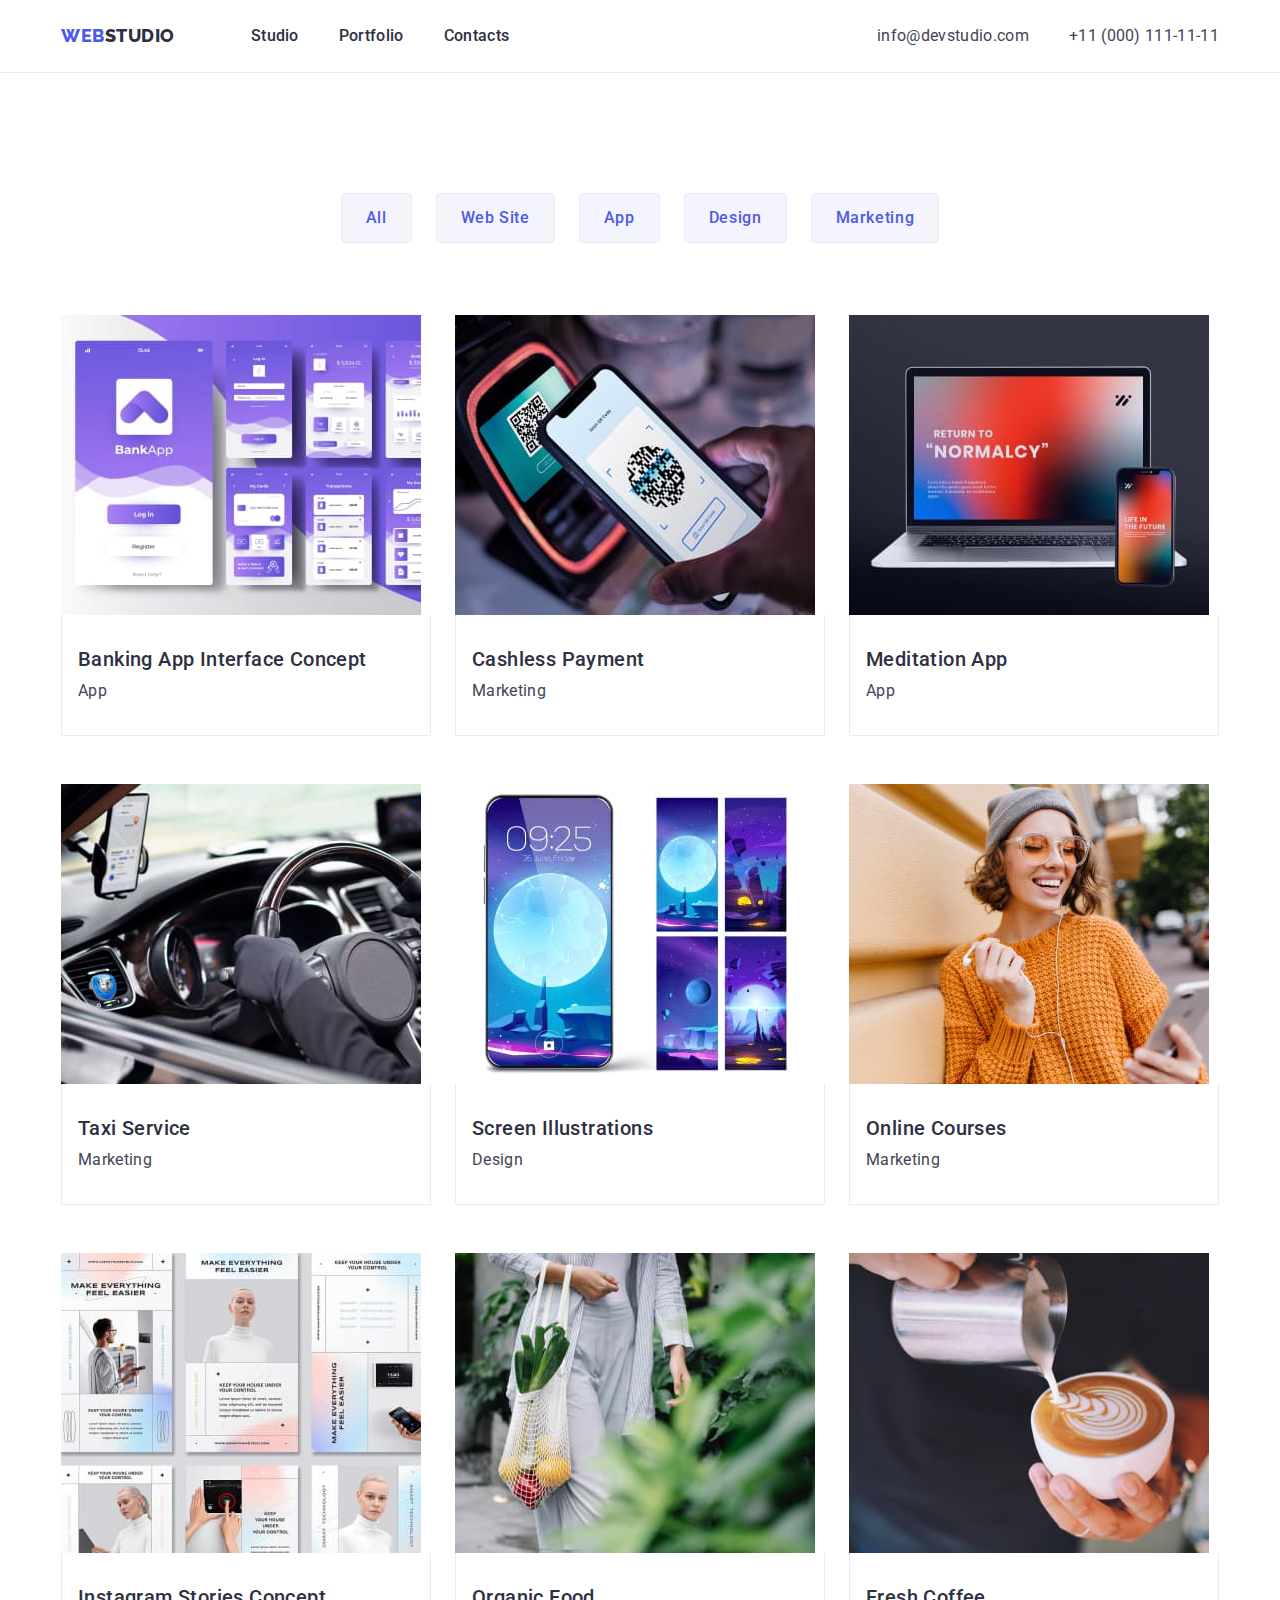
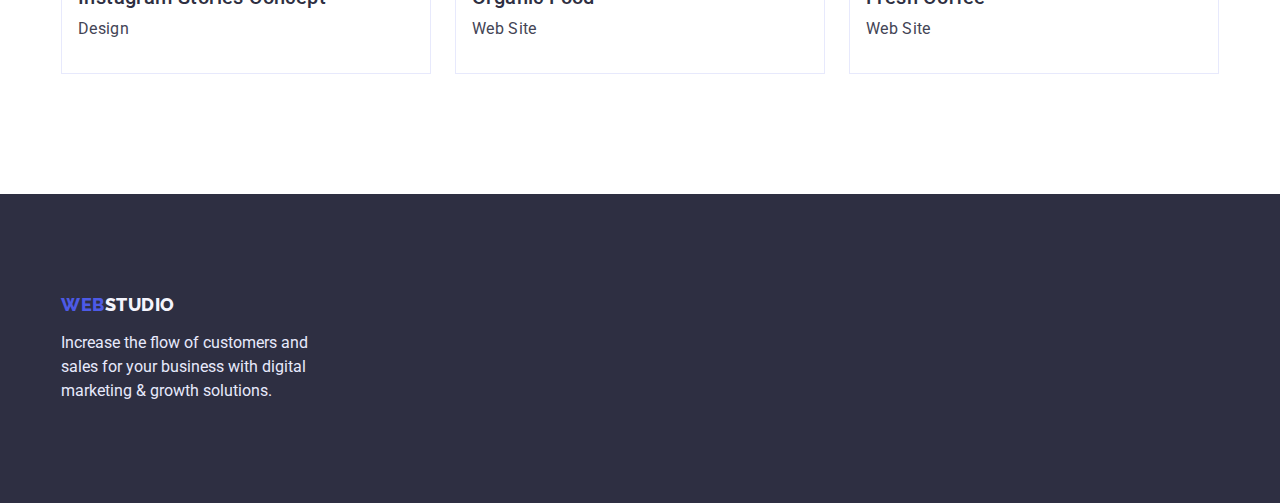
==== portfolio.html @ 27ff4371 "Initial commit" ====
<!DOCTYPE html>
<html lang="en">
  <head>
    <meta charset="UTF-8" />
    <meta http-equiv="X-UA-Compatible" content="IE=edge" />
    <meta name="viewport" content="width=device-width, initial-scale=1.0" />
    <title>Portfolio</title>
    <link rel="preconnect" href="https://fonts.googleapis.com" />
    <link rel="preconnect" href="https://fonts.gstatic.com" crossorigin />
    <link
      href="https://fonts.googleapis.com/css2?family=Raleway:wght@800&family=Roboto:wght@400;500;700;900&display=swap"
      rel="stylesheet"
    />

    <link
      rel="stylesheet"
      href="https://cdnjs.cloudflare.com/ajax/libs/modern-normalize/1.1.0/modern-normalize.min.css"
      integrity="sha512-wpPYUAdjBVSE4KJnH1VR1HeZfpl1ub8YT/NKx4PuQ5NmX2tKuGu6U/JRp5y+Y8XG2tV+wKQpNHVUX03MfMFn9Q=="
      crossorigin="anonymous"
      referrerpolicy="no-referrer"
    />

    <link rel="stylesheet" href="./css/styles.css" />
  </head>
  <body>
    <header class="heder-border">
      <div class="container box main-nav">
        <nav class="main-nav">
          <a href="./index.html" class="main-logo link"
            >Web<span class="logo-part link">Studio</span>
          </a>
          <ul class="list site-nav">
            <li><a href="./index.html" class="studio-navi link">Studio</a></li>
            <li>
              <a href="./portfolio.html" class="studio-navi link">Portfolio</a>
            </li>
            <li><a href="" class="studio-navi link">Contacts</a></li>
          </ul>
        </nav>
        <address class="feedback">
          <ul class="list feedback-nav">
            <li>
              <a href="mailto:info@devstudio.com" class="feedback-email link"
                >info@devstudio.com</a
              >
            </li>
            <li>
              <a href="tel:+110001111111" class="feedback-telefon link"
                >+11 (000) 111-11-11</a
              >
            </li>
          </ul>
        </address>
      </div>
    </header>
    <main>
      <section class="filters">
        <!-- button-filters -->
        <div class="container box">
          <h1 class="hero-title" hidden>Filters</h1>
          <ul class="list button-item">
            <li class="buttonitem-filters">
              <button type="button" class="button-portfolio">All</button>
            </li>
            <li class="buttonitem-filters">
              <button type="button" class="button-portfolio">Web Site</button>
            </li>
            <li class="buttonitem-filters">
              <button type="button" class="button-portfolio">App</button>
            </li>
            <li class="buttonitem-filters">
              <button type="button" class="button-portfolio">Design</button>
            </li>
            <li>
              <button type="button" class="button-portfolio">Marketing</button>
            </li>
          </ul>
          <!-- Row-1 -->
          <ul class="list filters-image">
            <li class="filters-element">
              <a href="" class="link">
                <img
                  src="./images/portfolio/bankingappinterfaceconcept.jpg"
                  alt="Banking App Interface Concept"
                  width="360"
                />
                <div class="portfolio-work">
                  <h2 class="portfolio-title">Banking App Interface Concept</h2>
                  <p class="main-text portfolio">App</p>
                </div>
              </a>
            </li>
            <li class="filters-element">
              <a href="" class="link">
                <img
                  src="./images/portfolio/cashlesspayment.jpg"
                  alt="Cashless Payment"
                  width="360"
                />
                <div class="portfolio-work">
                  <h2 class="portfolio-title">Cashless Payment</h2>
                  <p class="main-text portfolio">Marketing</p>
                </div>
              </a>
            </li>
            <li class="filters-element">
              <a href="" class="link">
                <img
                  src="./images/portfolio/meditaionapp.jpg"
                  alt="Meditaion App"
                  width="360"
                />
                <div class="portfolio-work">
                  <h2 class="portfolio-title">Meditation App</h2>
                  <p class="main-text portfolio">App</p>
                </div>
              </a>
            </li>
            <!-- Row-2 -->
            <li class="filters-element">
              <a href="" class="link">
                <img
                  src="./images/portfolio/taxiservice.jpg"
                  alt="Taxi Service"
                  width="360"
                />
                <div class="portfolio-work">
                  <h2 class="portfolio-title">Taxi Service</h2>
                  <p class="main-text portfolio">Marketing</p>
                </div>
              </a>
            </li>
            <li class="filters-element">
              <a href="" class="link">
                <img
                  src="./images/portfolio/screenillustrations.jpg"
                  alt="Screen Illustrations"
                  width="360"
                />
                <div class="portfolio-work">
                  <h2 class="portfolio-title">Screen Illustrations</h2>
                  <p class="main-text portfolio">Design</p>
                </div>
              </a>
            </li>
            <li class="filters-element">
              <a href="" class="link">
                <img
                  src="./images/portfolio/onlinecourses.jpg"
                  alt="Online Courses"
                  width="360"
                />
                <div class="portfolio-work">
                  <h2 class="portfolio-title">Online Courses</h2>
                  <p class="main-text portfolio">Marketing</p>
                </div>
              </a>
            </li>
            <!-- Row-3 -->
            <li class="filters-element">
              <a href="" class="link">
                <img
                  src="./images/portfolio/instagramstoriesconcept.jpg"
                  alt="Instagram Stories Concept"
                  width="360"
                />
                <div class="portfolio-work">
                  <h2 class="portfolio-title">Instagram Stories Concept</h2>
                  <p class="main-text portfolio">Design</p>
                </div>
              </a>
            </li>
            <li class="filters-element">
              <a href="" class="link">
                <img
                  src="./images/portfolio/organicfood.jpg"
                  alt="Organic Food"
                  width="360"
                />
                <div class="portfolio-work">
                  <h2 class="portfolio-title">Organic Food</h2>
                  <p class="main-text portfolio">Web Site</p>
                </div>
              </a>
            </li>
            <li class="filters-element">
              <a href="" class="link">
                <img
                  src="./images/portfolio/freshcoffee.jpg"
                  alt="Fresh Coffee"
                  width="360"
                />
                <div class="portfolio-work">
                  <h2 class="portfolio-title">Fresh Coffee</h2>
                  <p class="main-text portfolio">Web Site</p>
                </div>
              </a>
            </li>
          </ul>
        </div>
      </section>
    </main>
    <footer class="footer-item box">
      <div class="container box">
        <a href="./index.html" class="main-logo link"
          >Web<span class="footer-part link">Studio</span>
        </a>
        <p class="footer-inform">
          Increase the flow of customers and sales for your business with
          digital marketing & growth solutions.
        </p>
      </div>
    </footer>
  </body>
</html>
---- css/styles.css ----
/* Typography */

/* Colors */

:root {
  --primary-brand-color: #4d5ae5;
  --pressed-state-color: #404bbf;
  --dark-color: #2e2f42;
  --success-color: #31d0aa;
  --body-text-color: #434455;
  --subtle-text-color: #8e8f99;
  --accent-color: #e7e9fc;
  --light-color: #f4f4fd;
  --modal-overlay-color: #2e2f42;
  --hero-background-color: #2e2f42;
  --body-background-color: #ffffff;
}

.link {
  text-decoration: none;
}

.list {
  padding: 0;
  margin: 0;

  list-style: none;
}

/* .box {
  outline: 2px solid tomato;
} */

.section-padding {
  padding-top: 0;
  padding-bottom: 0;
}

.container {
  width: 1158px;
  padding-left: 15px;
  padding-right: 15px;
  margin: 0 auto;
}

img {
  display: block;
}

/* Header 1 */
.hero-title {
  margin: 0 auto 48px;
  max-width: 496px;

  font-weight: 700;
  font-size: 56px;
  line-height: 1.07;
  letter-spacing: 0.02em;
  color: var(--body-background-color);
}

/* Header 2 */
.header-zwai {
  margin-top: 0;
  margin-bottom: 72px;

  font-weight: 700;
  font-size: 36px;
  line-height: 1.11;
  text-align: center;
  letter-spacing: 0.02em;
  text-transform: capitalize;
  color: var(--dark-color);
}

/* Header 3 */
.header-drai {
  text-align: center;
  margin-top: 0;
  margin-bottom: 8px;

  font-weight: 500;
  font-size: 20px;
  line-height: 1.2;
  letter-spacing: 0.02em;
  color: var(--dark-color);
}

body {
  margin: 0;
  font-family: 'Roboto', sans-serif;
  background-color: var(--body-background-color);
  color: var(--body-text-color);
}

.main-text {
  text-align: center;
  margin-top: 0;
  margin-bottom: 0;

  font-size: 16px;
  line-height: 1.5;
  letter-spacing: 0.02em;
  color: var(--body-text-color);
}

/* Header */

.heder-border {
  border-bottom: 1px solid var(--accent-color);
}

.main-logo {
  margin-right: 76px;

  font-family: 'Raleway', sans-serif;
  font-weight: 800;
  font-size: 18px;
  line-height: 1.17;
  letter-spacing: 0.03em;
  text-transform: uppercase;
  color: var(--primary-brand-color);
}

.main-nav {
  display: flex;
  align-items: center;
  margin-right: auto;
}

.main-logo .logo-part {
  color: var(--dark-color);
}

/* Site nav */
.site-nav {
  display: flex;
  gap: 40px;
}

.studio-navi {
  display: block;
  padding: 24px 0;

  font-weight: 500;
  font-size: 16px;
  line-height: 1.5;
  letter-spacing: 0.02em;
  color: var(--dark-color);
}

.studio-navi:hover,
.studio-navi:focus {
  color: var(--pressed-state-color);
}

.feedback {
  font-style: normal;
  font-weight: 400;
  font-size: 16px;
  line-height: 1.5;
  letter-spacing: 0.02em;
  color: var(--body-text-color);
}

.feedback-nav {
  display: flex;
  gap: 40px;
}

.feedback-email {
  font-size: 16px;
  line-height: 1.5;
  letter-spacing: 0.02em;
  color: var(--body-text-color);
}

.feedback-telefon {
  margin-right: 0;

  font-size: 16px;
  line-height: 1.5;
  letter-spacing: 0.02em;
  color: var(--body-text-color);
}

.feedback-email:hover,
.feedback-email:focus,
.feedback-telefon:hover,
.feedback-telefon:focus {
  color: var(--pressed-state-color);
}
/* Studio */

/* Main */
/* section 1 hero-section*/

.hero-section {
  padding-top: 188px;
  padding-bottom: 188px;
  text-align: center;

  background-color: var(--hero-background-color);
}

.button {
  display: block;
  min-width: 169px;
  height: 56px;
  border: none;
  border-radius: 4px;
  cursor: pointer;
  margin: 0 auto;

  color: var(--body-background-color);
  background-color: var(--primary-brand-color);
  font-family: 'Roboto', sans-serif;
  font-weight: 500;
  font-size: 16px;
  line-height: 1.5;
  letter-spacing: 0.04em;
}

.button:hover,
.button:focus {
  background-color: var(--pressed-state-color);
  cursor: pointer;
}

/* section 2 our-advantages */
.our-advantages {
  padding: 120px 0;
}

.advantages-item {
  display: flex;
  gap: 24px;
}

.text.advantages {
  width: calc((100% - 72px) / 4);
}

.header-drai.studio {
  text-align: left;
}

.main-text.studio {
  text-align: left;
}

/* section 3 we-doing */
.we-doing {
  padding-bottom: 120px;
}

.wedoing-item {
  display: flex;
  gap: 24px;
}

.wedoing-item.wedoing-image {
  width: calc((100% - 48px) / 3);
}

/* section 4 */
.section-vier {
  padding-top: 120px;
  padding-bottom: 120px;
  background-color: var(--light-color);
}

.ourteam-item {
  display: flex;
  gap: 24px;
}

.team-item {
  width: calc((100% - 72px) / 4);

  background-color: var(--body-background-color);
}

.work-position {
  padding: 32px 16px;
  border-radius: 0px 0px 4px 4px;
}

/* Footer */
.footer-item {
  padding-top: 100px;
  padding-bottom: 100px;
  background-color: var(--dark-color);
}

.container > a {
  display: inline-block;
  margin-bottom: 16px;
}

.footer-part {
  font-size: 18px;
  line-height: 1.17;
  letter-spacing: 0.03em;
  text-transform: uppercase;
  color: var(--light-color);
}

.footer-inform {
  margin: 0;
  max-width: 264px;

  font-weight: 400;
  font-size: 16px;
  line-height: 24px;
  color: var(--accent-color);
}

/* Portfolio */
/* Main */

/* section-filters */
.filters {
  padding-right: 0;
  padding-left: 0;
  padding-top: 120px;
  padding-bottom: 120px;
}

.button-item {
  gap: 24px;
  margin-bottom: 72px;
  display: flex;
  justify-content: center;
}

.button-portfolio {
  padding: 12px 24px;
  border: 1px solid var(--accent-color);
  border-radius: 4px;

  color: var(--primary-brand-color);
  background-color: var(--light-color);
  font-family: 'Roboto', sans-serif;
  font-weight: 500;
  font-size: 16px;
  line-height: 1.5;
  letter-spacing: 0.04em;
}

.button-portfolio:hover,
.button-portfolio:focus {
  color: var(--body-background-color);
  background-color: var(--pressed-state-color);
  cursor: pointer;
  border: 1px solid transparent;
}

.portfolio-title {
  margin-top: 0;
  margin-bottom: 8px;

  font-weight: 500;
  font-size: 20px;
  line-height: 1.2;
  letter-spacing: 0.02em;
  color: var(--dark-color);
}

.filters-image {
  column-gap: 24px;
  row-gap: 48px;
  display: flex;
  flex-wrap: wrap;
  /* background-color: teal; */
}

.filters-element {
  width: calc((100% - 48px) / 3);
  /* background-color: tomato; */
}

.portfolio-work {
  padding: 32px 16px;
  border: 1px solid var(--accent-color);
  border-top: none;
  margin-bottom: 8px;
}

div.portfolio-work {
  margin-bottom: 0;
}

.main-text.portfolio {
  text-align: left;
}

/* .filters-element:not(:nth-child(3n)) {
  margin-right: 24px;
} */

/* .filters-element:nth-child(3n){
  margin-right: 0;
} */

/* .filters-element:not(:nth-last-child(-n + 3)) {
  margin-bottom: 48px;
} */

/* .filters-element:nth-last-child(-n+3){
  margin-bottom: 0;
} */
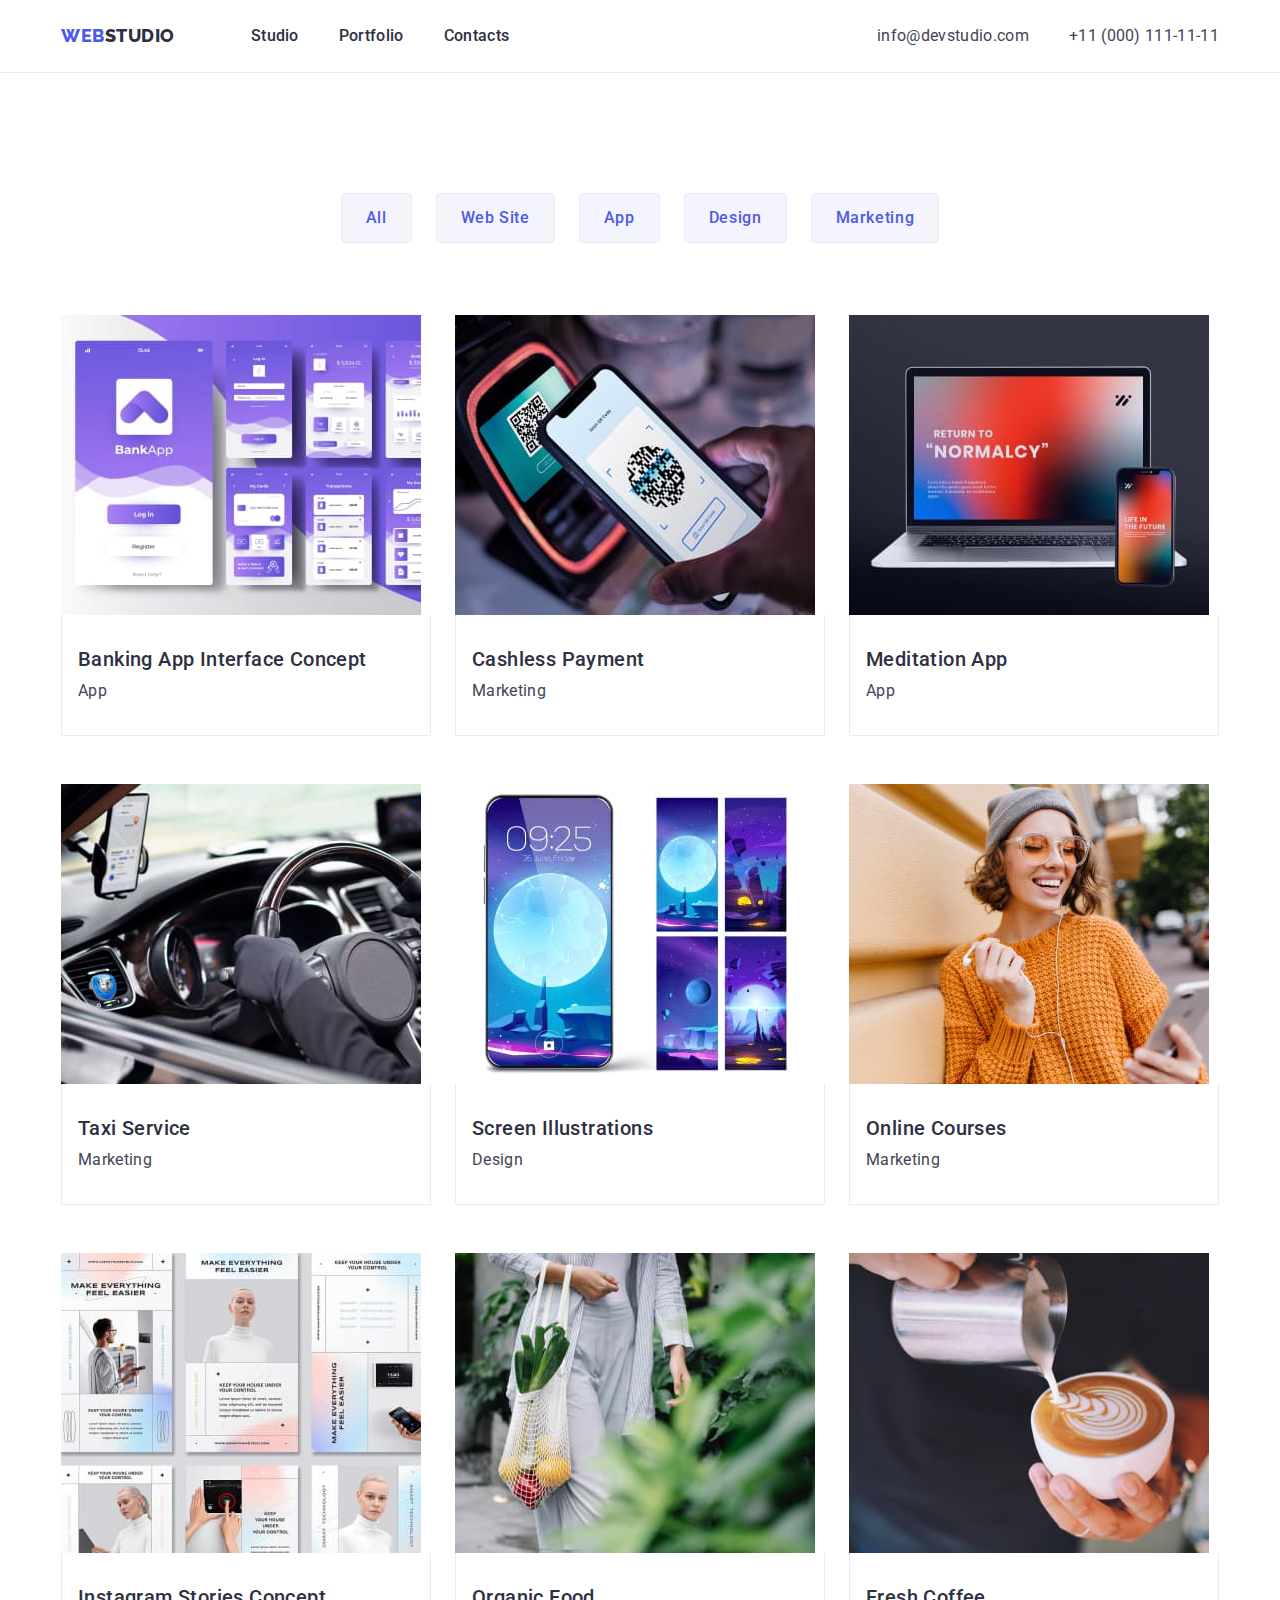
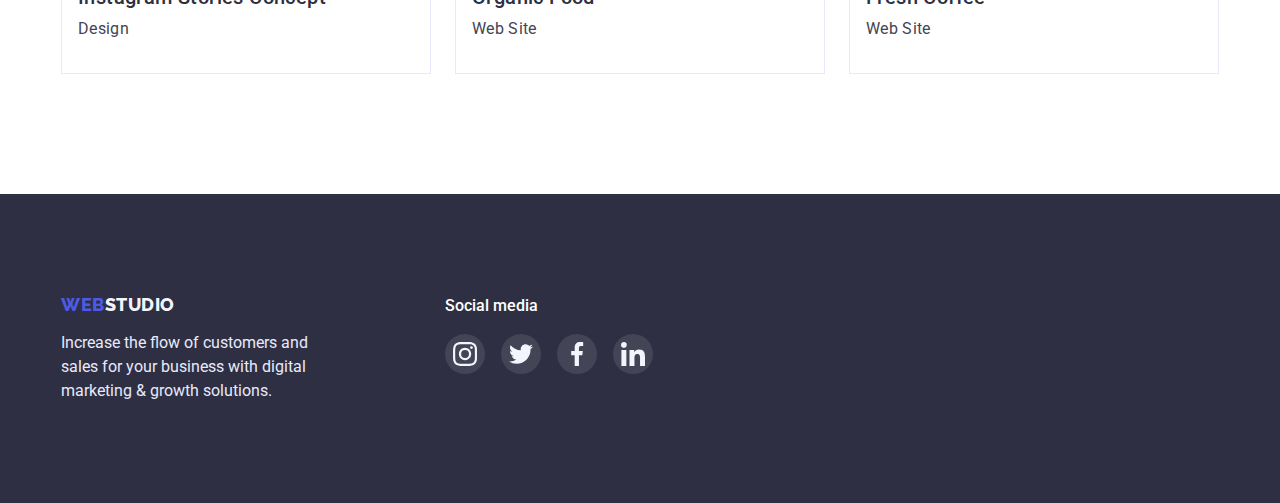
==== commit 5341b076: "1-140423" ====
--- a/portfolio.html
+++ b/portfolio.html
@@ -202,13 +202,50 @@
     </main>
     <footer class="footer-item box">
       <div class="container box">
-        <a href="./index.html" class="main-logo link"
-          >Web<span class="footer-part link">Studio</span>
-        </a>
-        <p class="footer-inform">
-          Increase the flow of customers and sales for your business with
-          digital marketing & growth solutions.
-        </p>
+        <div class="footer-zwaipart">
+          <section class="footer-einspart">
+            <a href="./index.html" class="main-logo link"
+              >Web<span class="footer-part link">Studio</span>
+            </a>
+            <p class="footer-inform">
+              Increase the flow of customers and sales for your business with
+              digital marketing & growth solutions.
+            </p>
+          </section>
+          <section>
+            <p class="social-media">Social media</p>
+            <ul class="socialmedia-list list">
+              <li class="socialmedia-item">
+                <a href="" class="socialmedia-link">
+                  <svg class="socialmedia-icon">
+                    <use href="./images/symbol-defs.svg#icon-instagram"></use>
+                  </svg>
+                </a>
+              </li>
+              <li class="socialmedia-item">
+                <a href="" class="socialmedia-link">
+                  <svg class="socialmedia-icon">
+                    <use href="./images/symbol-defs.svg#icon-twitter"></use>
+                  </svg>
+                </a>
+              </li>
+              <li class="socialmedia-item">
+                <a href="" class="socialmedia-link">
+                  <svg class="socialmedia-icon">
+                    <use href="./images/symbol-defs.svg#icon-facebook"></use>
+                  </svg>
+                </a>
+              </li>
+              <li class="socialmedia-item">
+                <a href="" class="socialmedia-link">
+                  <svg class="socialmedia-icon">
+                    <use href="./images/symbol-defs.svg#icon-linkedin"></use>
+                  </svg>
+                </a>
+              </li>
+            </ul>
+          </section>
+        </div>
       </div>
     </footer>
   </body>
--- a/css/styles.css
+++ b/css/styles.css
@@ -203,12 +203,28 @@
   background-color: var(--hero-background-color);
 }
 
+.overlay {
+  max-width: 1440px;
+  height: 600px;
+  margin-left: auto;
+  margin-right: auto;
+  background-image: linear-gradient(
+      rgba(46, 47, 66, 0.7),
+      rgba(46, 47, 66, 0.7)
+    ),
+    url(../images/bg/people-office.jpg);
+  background-repeat: no-repeat;
+  background-position: center;
+  background-color: var(--hero-background-color);
+}
+
 .button {
   display: block;
   min-width: 169px;
   height: 56px;
   border: none;
   border-radius: 4px;
+  box-shadow: 0px 4px 4px rgba(0, 0, 0, 0.15);
   cursor: pointer;
   margin: 0 auto;
 
@@ -242,11 +258,30 @@
 }
 
 .header-drai.studio {
+  display: block;
   text-align: left;
 }
 
 .main-text.studio {
   text-align: left;
+}
+
+.icons-seczwai {
+  display: block;
+  width: 264px;
+  height: 112px;
+  background-color: var(--light-color);
+  /* outline: 1px solid tomato; */
+  margin-bottom: 8px;
+}
+
+.logo-szwai {
+  display: flex;
+  justify-content: center;
+  align-items: center;
+  margin: 0 auto;
+  width: 64px;
+  height: 100%;
 }
 
 /* section 3 we-doing */
@@ -279,11 +314,86 @@
   width: calc((100% - 72px) / 4);
 
   background-color: var(--body-background-color);
+  box-shadow: 0px 1px 6px rgba(46, 47, 66, 0.08),
+    0px 1px 1px rgba(46, 47, 66, 0.16), 0px 2px 1px rgba(46, 47, 66, 0.08);
+  border-radius: 0px 0px 4px 4px;
 }
 
 .work-position {
   padding: 32px 16px;
   border-radius: 0px 0px 4px 4px;
+}
+
+.social-list-link {
+  display: flex;
+  justify-content: center;
+  align-items: center;
+
+  width: 40px;
+  height: 40px;
+  border-radius: 50%;
+  background-color: var(--primary-brand-color);
+}
+
+.social-list-icon {
+  fill: var(--body-background-color);
+  width: 16px;
+  height: 16px;
+}
+
+.social-list {
+  display: flex;
+  justify-content: center;
+  gap: 24px;
+  margin-top: 8px;
+}
+
+.social-list-link:hover,
+.social-list-link:focus {
+  background-color: var(--pressed-state-color);
+}
+
+/* Section-5 */
+.company {
+  padding-top: 130px;
+  padding-bottom: 120px;
+}
+
+.compani-list {
+  display: flex;
+  align-items: center;
+  gap: 24px;
+}
+
+.company-list-item {
+  display: flex;
+}
+
+.company-list-icon {
+  fill: var(--subtle-text-color);
+  width: 104px;
+  height: 56px;
+}
+
+.company-list-link {
+  display: flex;
+  align-items: center;
+  justify-content: center;
+
+  width: 168px;
+  height: 88px;
+  border: 1px solid var(--subtle-text-color);
+  border-radius: 4px;
+}
+
+.company-list-icon:hover,
+.company-list-icon:focus {
+  fill: var(--pressed-state-color);
+}
+
+.company-list-link:hover,
+.company-list-link:focus {
+  border: 1px solid var(--pressed-state-color);
 }
 
 /* Footer */
@@ -293,7 +403,7 @@
   background-color: var(--dark-color);
 }
 
-.container > a {
+.footer-einspart > a {
   display: inline-block;
   margin-bottom: 16px;
 }
@@ -316,6 +426,49 @@
   color: var(--accent-color);
 }
 
+.social-media {
+  margin-top: 0;
+  margin-bottom: 16px;
+  padding-top: 0;
+  font-weight: 500;
+  font-size: 16px;
+  line-height: 24px;
+  color: var(--body-background-color);
+}
+
+.footer-zwaipart {
+  display: flex;
+  gap: 120px;
+}
+
+.socialmedia-icon {
+  fill: var(--light-color);
+  width: 24px;
+  height: 24px;
+}
+
+.socialmedia-list {
+  display: flex;
+  justify-content: end;
+  gap: 16px;
+}
+
+.socialmedia-link {
+  display: flex;
+  justify-content: center;
+  align-items: center;
+
+  width: 40px;
+  height: 40px;
+  border-radius: 50%;
+  background-color: rgba(255, 255, 255, 0.1);
+}
+
+.socialmedia-link:hover,
+.socialmedia-link:focus {
+  background-color: var(--success-color);
+}
+
 /* Portfolio */
 /* Main */
 
@@ -380,6 +533,12 @@
   /* background-color: tomato; */
 }
 
+.filters-element:hover,
+.filters-element:focus {
+  box-shadow: 0px 1px 6px rgba(46, 47, 66, 0.08),
+    0px 1px 1px rgba(46, 47, 66, 0.16), 0px 2px 1px rgba(46, 47, 66, 0.08);
+}
+
 .portfolio-work {
   padding: 32px 16px;
   border: 1px solid var(--accent-color);
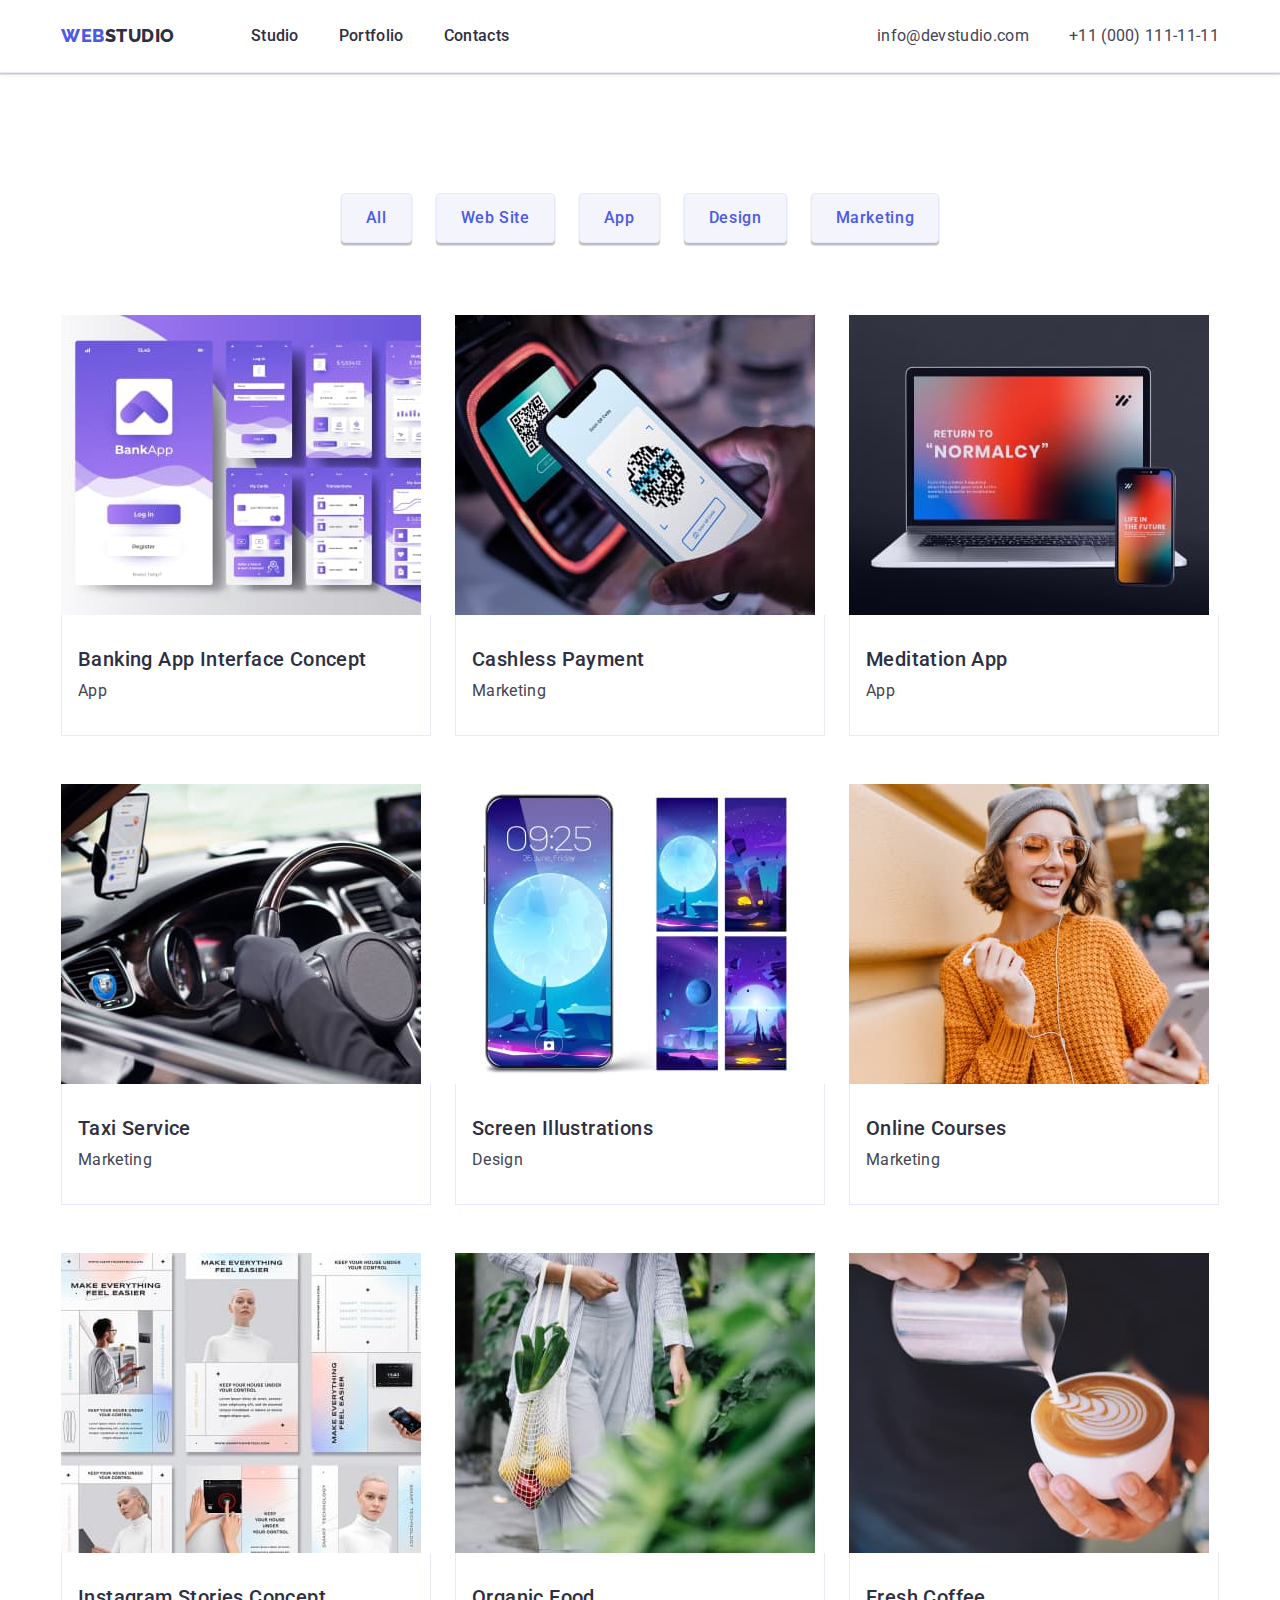
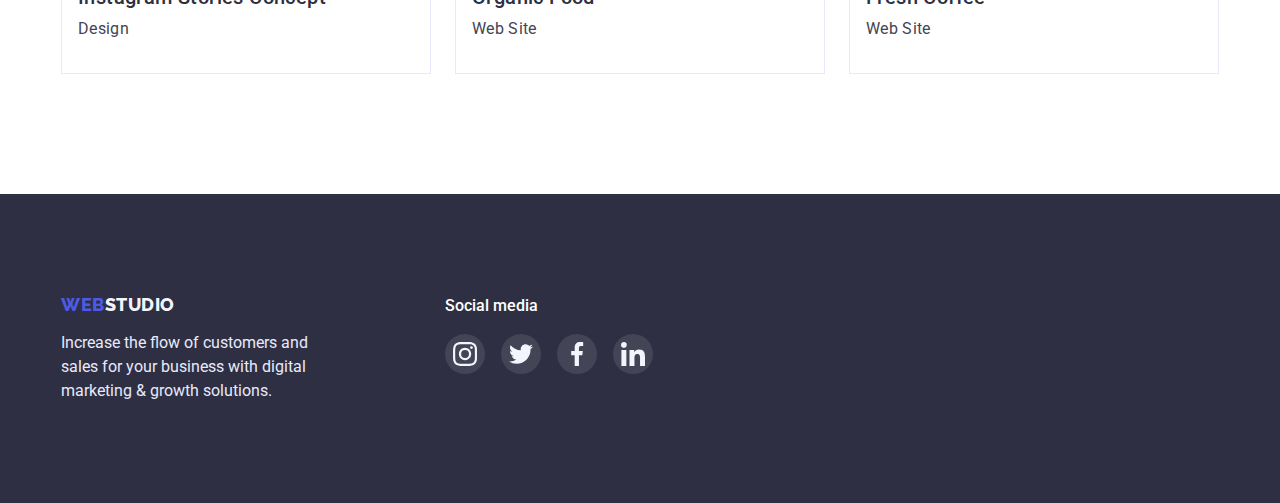
==== commit 1480c964: "3-1404" ====
--- a/portfolio.html
+++ b/portfolio.html
@@ -78,7 +78,7 @@
           <!-- Row-1 -->
           <ul class="list filters-image">
             <li class="filters-element">
-              <a href="" class="link">
+              <a href="" class="link filters-element-link">
                 <img
                   src="./images/portfolio/bankingappinterfaceconcept.jpg"
                   alt="Banking App Interface Concept"
@@ -91,7 +91,7 @@
               </a>
             </li>
             <li class="filters-element">
-              <a href="" class="link">
+              <a href="" class="link filters-element-link">
                 <img
                   src="./images/portfolio/cashlesspayment.jpg"
                   alt="Cashless Payment"
@@ -104,7 +104,7 @@
               </a>
             </li>
             <li class="filters-element">
-              <a href="" class="link">
+              <a href="" class="link filters-element-link">
                 <img
                   src="./images/portfolio/meditaionapp.jpg"
                   alt="Meditaion App"
@@ -118,7 +118,7 @@
             </li>
             <!-- Row-2 -->
             <li class="filters-element">
-              <a href="" class="link">
+              <a href="" class="link filters-element-link">
                 <img
                   src="./images/portfolio/taxiservice.jpg"
                   alt="Taxi Service"
@@ -131,7 +131,7 @@
               </a>
             </li>
             <li class="filters-element">
-              <a href="" class="link">
+              <a href="" class="link filters-element-link">
                 <img
                   src="./images/portfolio/screenillustrations.jpg"
                   alt="Screen Illustrations"
@@ -144,7 +144,7 @@
               </a>
             </li>
             <li class="filters-element">
-              <a href="" class="link">
+              <a href="" class="link filters-element-link">
                 <img
                   src="./images/portfolio/onlinecourses.jpg"
                   alt="Online Courses"
@@ -158,7 +158,7 @@
             </li>
             <!-- Row-3 -->
             <li class="filters-element">
-              <a href="" class="link">
+              <a href="" class="link filters-element-link">
                 <img
                   src="./images/portfolio/instagramstoriesconcept.jpg"
                   alt="Instagram Stories Concept"
@@ -171,7 +171,7 @@
               </a>
             </li>
             <li class="filters-element">
-              <a href="" class="link">
+              <a href="" class="link filters-element-link">
                 <img
                   src="./images/portfolio/organicfood.jpg"
                   alt="Organic Food"
@@ -184,7 +184,7 @@
               </a>
             </li>
             <li class="filters-element">
-              <a href="" class="link">
+              <a href="" class="link filters-element-link">
                 <img
                   src="./images/portfolio/freshcoffee.jpg"
                   alt="Fresh Coffee"
--- a/css/styles.css
+++ b/css/styles.css
@@ -14,6 +14,7 @@
   --modal-overlay-color: #2e2f42;
   --hero-background-color: #2e2f42;
   --body-background-color: #ffffff;
+  --company-color: #afb1b8;
 }
 
 .link {
@@ -108,6 +109,8 @@
 
 .heder-border {
   border-bottom: 1px solid var(--accent-color);
+  box-shadow: 0px 2px 1px rgba(46, 47, 66, 0.08),
+    0px 1px 1px rgba(46, 47, 66, 0.16), 0px 1px 6px rgba(46, 47, 66, 0.08);
 }
 
 .main-logo {
@@ -216,6 +219,7 @@
   background-repeat: no-repeat;
   background-position: center;
   background-color: var(--hero-background-color);
+  background-size: cover;
 }
 
 .button {
@@ -267,7 +271,10 @@
 }
 
 .icons-seczwai {
-  display: block;
+  display: flex;
+  justify-content: center;
+  align-items: center;
+  border-radius: 4px;
   width: 264px;
   height: 112px;
   background-color: var(--light-color);
@@ -279,12 +286,10 @@
   display: flex;
   justify-content: center;
   align-items: center;
-  margin: 0 auto;
-  width: 64px;
-  height: 100%;
 }
 
 /* section 3 we-doing */
+
 .we-doing {
   padding-bottom: 120px;
 }
@@ -320,7 +325,7 @@
 }
 
 .work-position {
-  padding: 32px 16px;
+  padding: 32px 0;
   border-radius: 0px 0px 4px 4px;
 }
 
@@ -336,9 +341,7 @@
 }
 
 .social-list-icon {
-  fill: var(--body-background-color);
-  width: 16px;
-  height: 16px;
+  fill: var(--light-color);
 }
 
 .social-list {
@@ -355,10 +358,14 @@
 
 /* Section-5 */
 .company {
-  padding-top: 130px;
+  padding-top: 120px;
   padding-bottom: 120px;
 }
 
+.header-zwai.section-funf {
+  line-height: 1.1;
+}
+
 .compani-list {
   display: flex;
   align-items: center;
@@ -367,12 +374,12 @@
 
 .company-list-item {
   display: flex;
+  width: calc((100% - 120px) / 6);
+  height: 88px;
 }
 
 .company-list-icon {
-  fill: var(--subtle-text-color);
-  width: 104px;
-  height: 56px;
+  fill: currentColor;
 }
 
 .company-list-link {
@@ -380,20 +387,15 @@
   align-items: center;
   justify-content: center;
 
-  width: 168px;
-  height: 88px;
   border: 1px solid var(--subtle-text-color);
   border-radius: 4px;
-}
-
-.company-list-icon:hover,
-.company-list-icon:focus {
-  fill: var(--pressed-state-color);
+  color: var(--company-color);
 }
 
 .company-list-link:hover,
 .company-list-link:focus {
   border: 1px solid var(--pressed-state-color);
+  color: var(--pressed-state-color);
 }
 
 /* Footer */
@@ -499,6 +501,8 @@
   font-size: 16px;
   line-height: 1.5;
   letter-spacing: 0.04em;
+  box-shadow: 0px 3px 1px rgba(0, 0, 0, 0.1), 0px 2px 1px rgba(0, 0, 0, 0.08),
+    0px 2px 2px rgba(0, 0, 0, 0.12);
 }
 
 .button-portfolio:hover,
@@ -507,6 +511,8 @@
   background-color: var(--pressed-state-color);
   cursor: pointer;
   border: 1px solid transparent;
+  box-shadow: 0px 3px 1px rgba(0, 0, 0, 0.1), 0px 2px 1px rgba(0, 0, 0, 0.08),
+    0px 2px 2px rgba(0, 0, 0, 0.12);
 }
 
 .portfolio-title {
@@ -535,6 +541,16 @@
 
 .filters-element:hover,
 .filters-element:focus {
+  box-shadow: 0px 1px 6px rgba(46, 47, 66, 0.08),
+    0px 1px 1px rgba(46, 47, 66, 0.16), 0px 2px 1px rgba(46, 47, 66, 0.08);
+}
+
+.filters-element-link {
+  display: block;
+}
+
+.filters-element-link:hover,
+.filters-element-link:focus {
   box-shadow: 0px 1px 6px rgba(46, 47, 66, 0.08),
     0px 1px 1px rgba(46, 47, 66, 0.16), 0px 2px 1px rgba(46, 47, 66, 0.08);
 }
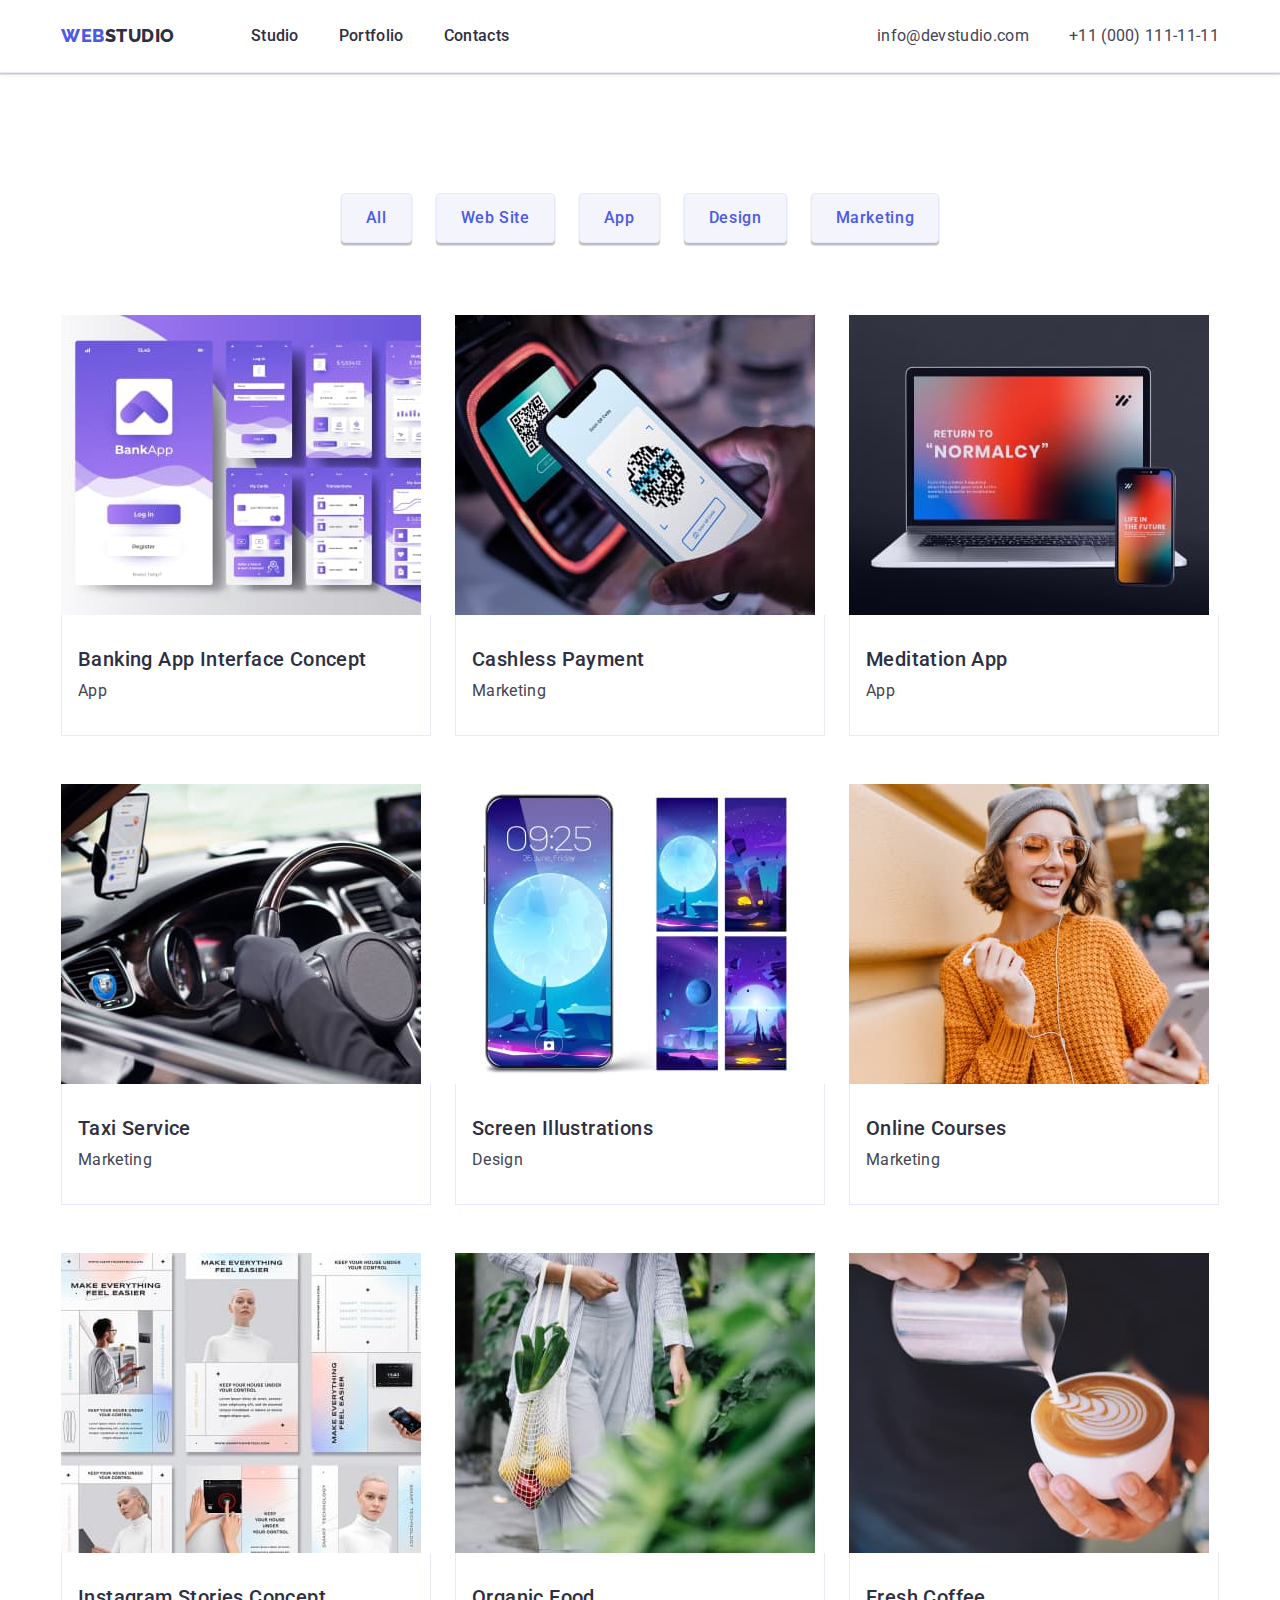
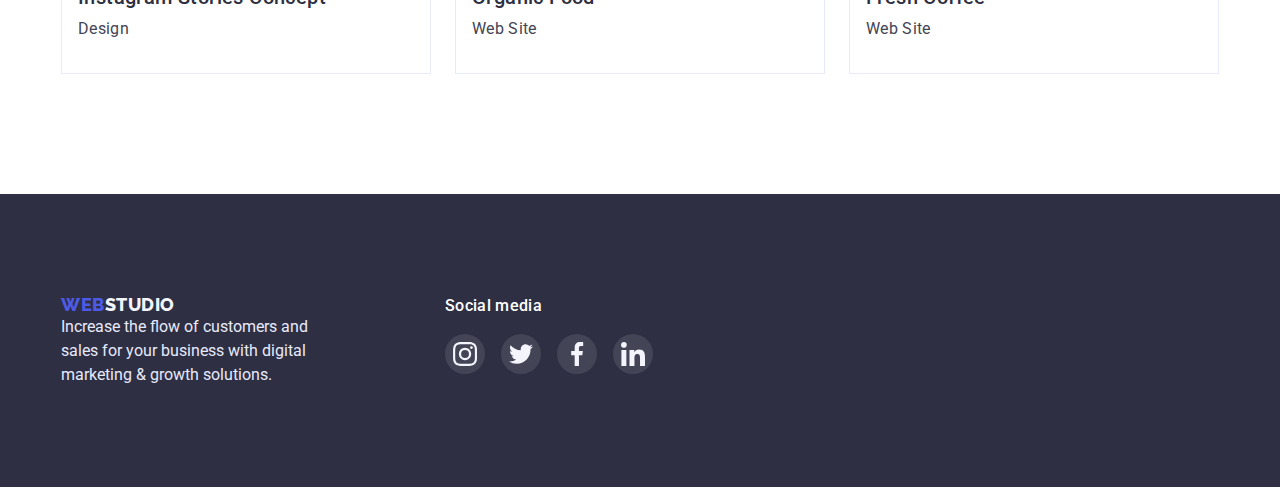
==== commit b6352566: "1404" ====
--- a/portfolio.html
+++ b/portfolio.html
@@ -201,50 +201,48 @@
       </section>
     </main>
     <footer class="footer-item box">
-      <div class="container box">
-        <div class="footer-zwaipart">
-          <section class="footer-einspart">
-            <a href="./index.html" class="main-logo link"
-              >Web<span class="footer-part link">Studio</span>
-            </a>
-            <p class="footer-inform">
-              Increase the flow of customers and sales for your business with
-              digital marketing & growth solutions.
-            </p>
-          </section>
-          <section>
-            <p class="social-media">Social media</p>
-            <ul class="socialmedia-list list">
-              <li class="socialmedia-item">
-                <a href="" class="socialmedia-link">
-                  <svg class="socialmedia-icon">
-                    <use href="./images/symbol-defs.svg#icon-instagram"></use>
-                  </svg>
-                </a>
-              </li>
-              <li class="socialmedia-item">
-                <a href="" class="socialmedia-link">
-                  <svg class="socialmedia-icon">
-                    <use href="./images/symbol-defs.svg#icon-twitter"></use>
-                  </svg>
-                </a>
-              </li>
-              <li class="socialmedia-item">
-                <a href="" class="socialmedia-link">
-                  <svg class="socialmedia-icon">
-                    <use href="./images/symbol-defs.svg#icon-facebook"></use>
-                  </svg>
-                </a>
-              </li>
-              <li class="socialmedia-item">
-                <a href="" class="socialmedia-link">
-                  <svg class="socialmedia-icon">
-                    <use href="./images/symbol-defs.svg#icon-linkedin"></use>
-                  </svg>
-                </a>
-              </li>
-            </ul>
-          </section>
+      <div class="container footer-zwaipart box">
+        <div class="footer-part-main">
+          <a href="./index.html" class="main-logo link"
+            >Web<span class="footer-part link">Studio</span>
+          </a>
+          <p class="footer-inform">
+            Increase the flow of customers and sales for your business with
+            digital marketing & growth solutions.
+          </p>
+        </div>
+        <div class="footer-part-social">
+          <p class="social-media">Social media</p>
+          <ul class="socialmedia-list list">
+            <li class="socialmedia-item">
+              <a href="" class="socialmedia-link">
+                <svg class="socialmedia-icon">
+                  <use href="./images/icon.svg#icon-instagram"></use>
+                </svg>
+              </a>
+            </li>
+            <li class="socialmedia-item">
+              <a href="" class="socialmedia-link">
+                <svg class="socialmedia-icon">
+                  <use href="./images/icon.svg#icon-twitter"></use>
+                </svg>
+              </a>
+            </li>
+            <li class="socialmedia-item">
+              <a href="" class="socialmedia-link">
+                <svg class="socialmedia-icon">
+                  <use href="./images/icon.svg#icon-facebook"></use>
+                </svg>
+              </a>
+            </li>
+            <li class="socialmedia-item">
+              <a href="" class="socialmedia-link">
+                <svg class="socialmedia-icon">
+                  <use href="./images/icon.svg#icon-linkedin"></use>
+                </svg>
+              </a>
+            </li>
+          </ul>
         </div>
       </div>
     </footer>
--- a/css/styles.css
+++ b/css/styles.css
@@ -386,6 +386,7 @@
   display: flex;
   align-items: center;
   justify-content: center;
+  width: 100%;
 
   border: 1px solid var(--subtle-text-color);
   border-radius: 4px;
@@ -434,12 +435,14 @@
   padding-top: 0;
   font-weight: 500;
   font-size: 16px;
-  line-height: 24px;
+  line-height: 1.5;
+  letter-spacing: 0.02em;
   color: var(--body-background-color);
 }
 
-.footer-zwaipart {
-  display: flex;
+.container.footer-zwaipart {
+  display: flex;
+  align-items: baseline;
   gap: 120px;
 }
 
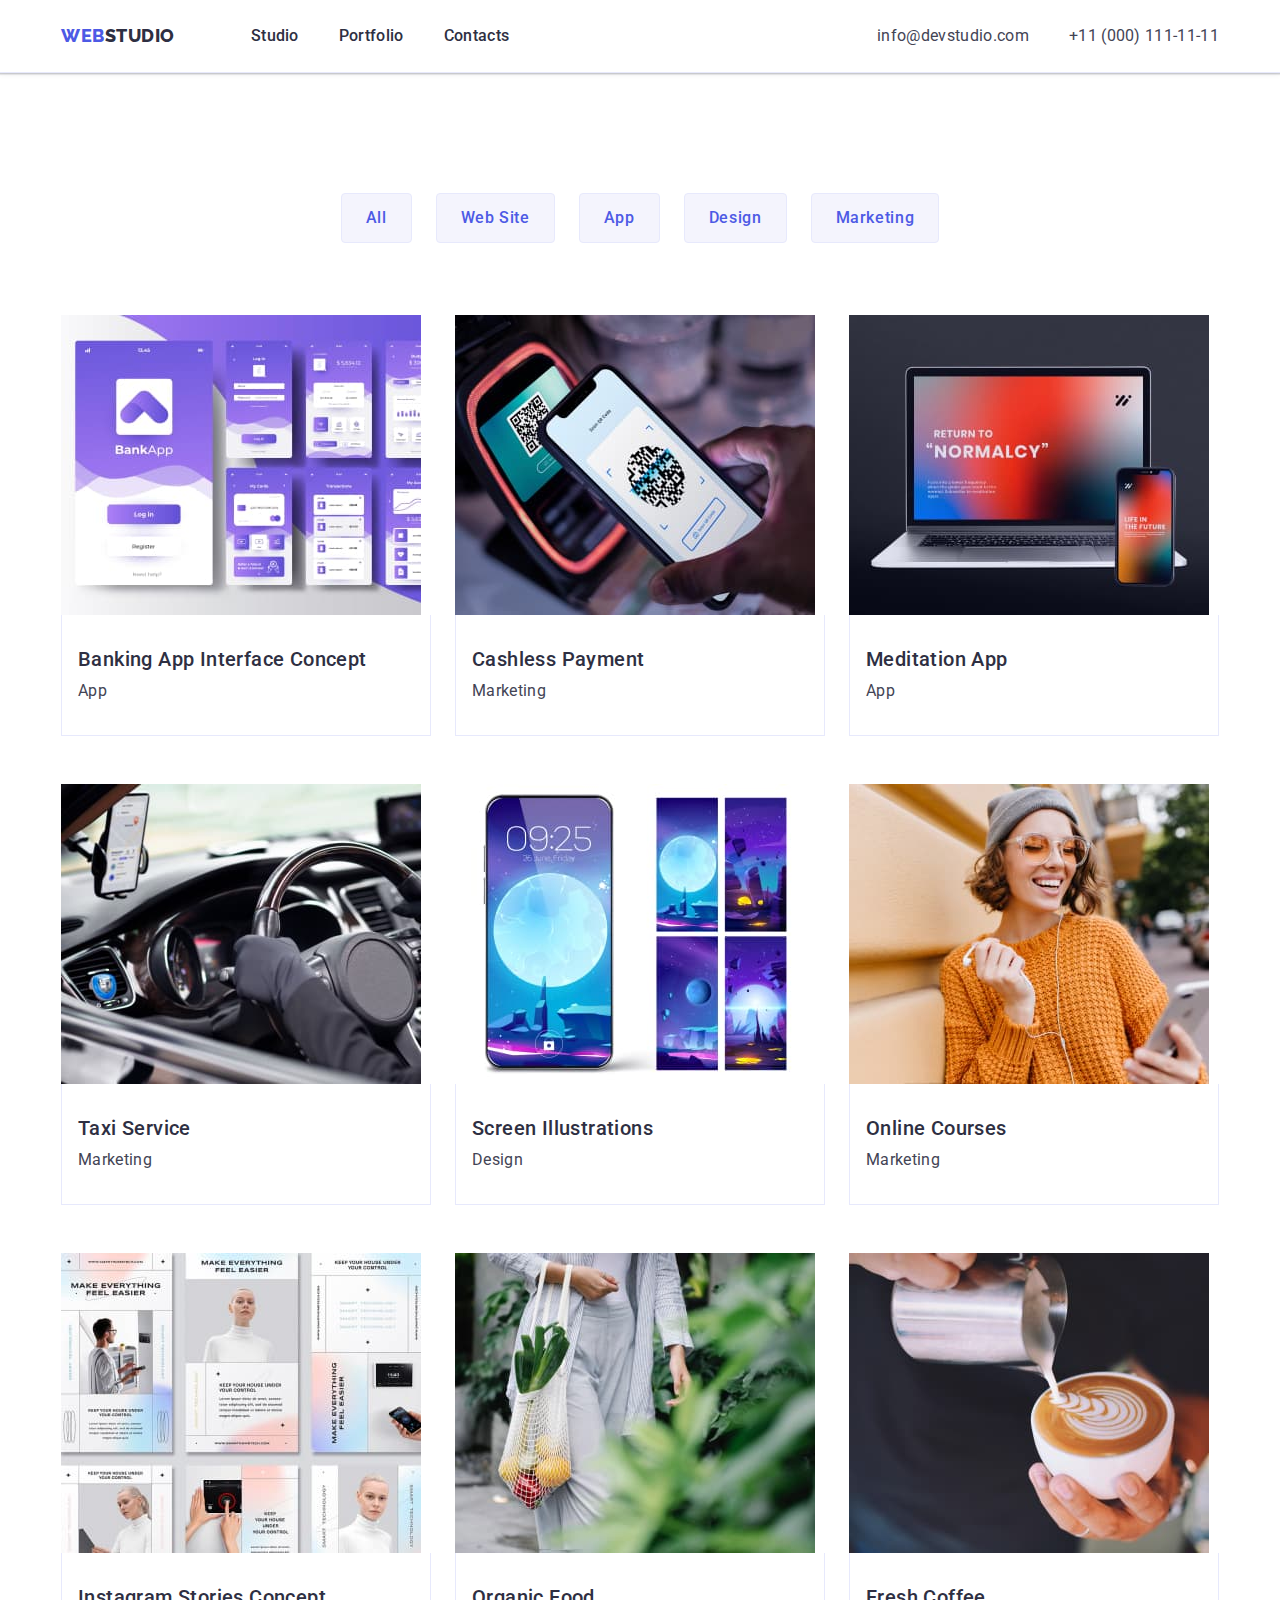
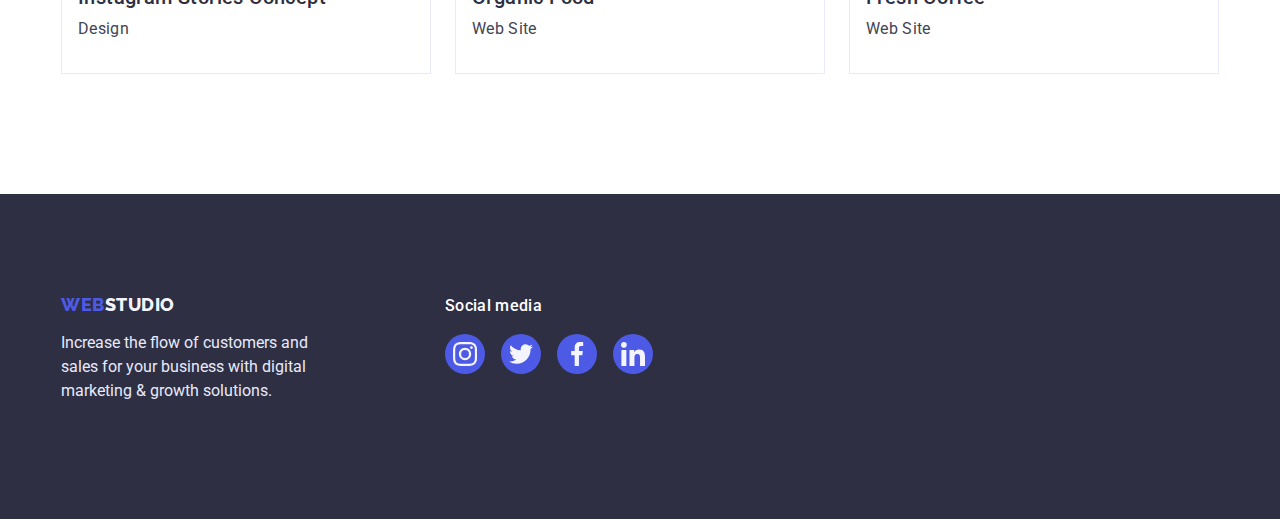
==== commit ab488683: "m1" ====
--- a/portfolio.html
+++ b/portfolio.html
@@ -216,28 +216,28 @@
           <ul class="socialmedia-list list">
             <li class="socialmedia-item">
               <a href="" class="socialmedia-link">
-                <svg class="socialmedia-icon">
+                <svg class="socialmedia-icon" width="24" height="24">
                   <use href="./images/icon.svg#icon-instagram"></use>
                 </svg>
               </a>
             </li>
             <li class="socialmedia-item">
               <a href="" class="socialmedia-link">
-                <svg class="socialmedia-icon">
+                <svg class="socialmedia-icon" width="24" height="24">
                   <use href="./images/icon.svg#icon-twitter"></use>
                 </svg>
               </a>
             </li>
             <li class="socialmedia-item">
               <a href="" class="socialmedia-link">
-                <svg class="socialmedia-icon">
+                <svg class="socialmedia-icon" width="24" height="24">
                   <use href="./images/icon.svg#icon-facebook"></use>
                 </svg>
               </a>
             </li>
             <li class="socialmedia-item">
               <a href="" class="socialmedia-link">
-                <svg class="socialmedia-icon">
+                <svg class="socialmedia-icon" width="24" height="24">
                   <use href="./images/icon.svg#icon-linkedin"></use>
                 </svg>
               </a>
--- a/css/styles.css
+++ b/css/styles.css
@@ -390,7 +390,7 @@
 
   border: 1px solid var(--subtle-text-color);
   border-radius: 4px;
-  color: var(--company-color);
+  color: var(--subtle-text-color);
 }
 
 .company-list-link:hover,
@@ -420,7 +420,7 @@
 }
 
 .footer-inform {
-  margin: 0;
+  margin-top: 16px;
   max-width: 264px;
 
   font-weight: 400;
@@ -448,8 +448,6 @@
 
 .socialmedia-icon {
   fill: var(--light-color);
-  width: 24px;
-  height: 24px;
 }
 
 .socialmedia-list {
@@ -466,7 +464,7 @@
   width: 40px;
   height: 40px;
   border-radius: 50%;
-  background-color: rgba(255, 255, 255, 0.1);
+  background-color: var(--primary-brand-color);
 }
 
 .socialmedia-link:hover,
@@ -504,8 +502,6 @@
   font-size: 16px;
   line-height: 1.5;
   letter-spacing: 0.04em;
-  box-shadow: 0px 3px 1px rgba(0, 0, 0, 0.1), 0px 2px 1px rgba(0, 0, 0, 0.08),
-    0px 2px 2px rgba(0, 0, 0, 0.12);
 }
 
 .button-portfolio:hover,
